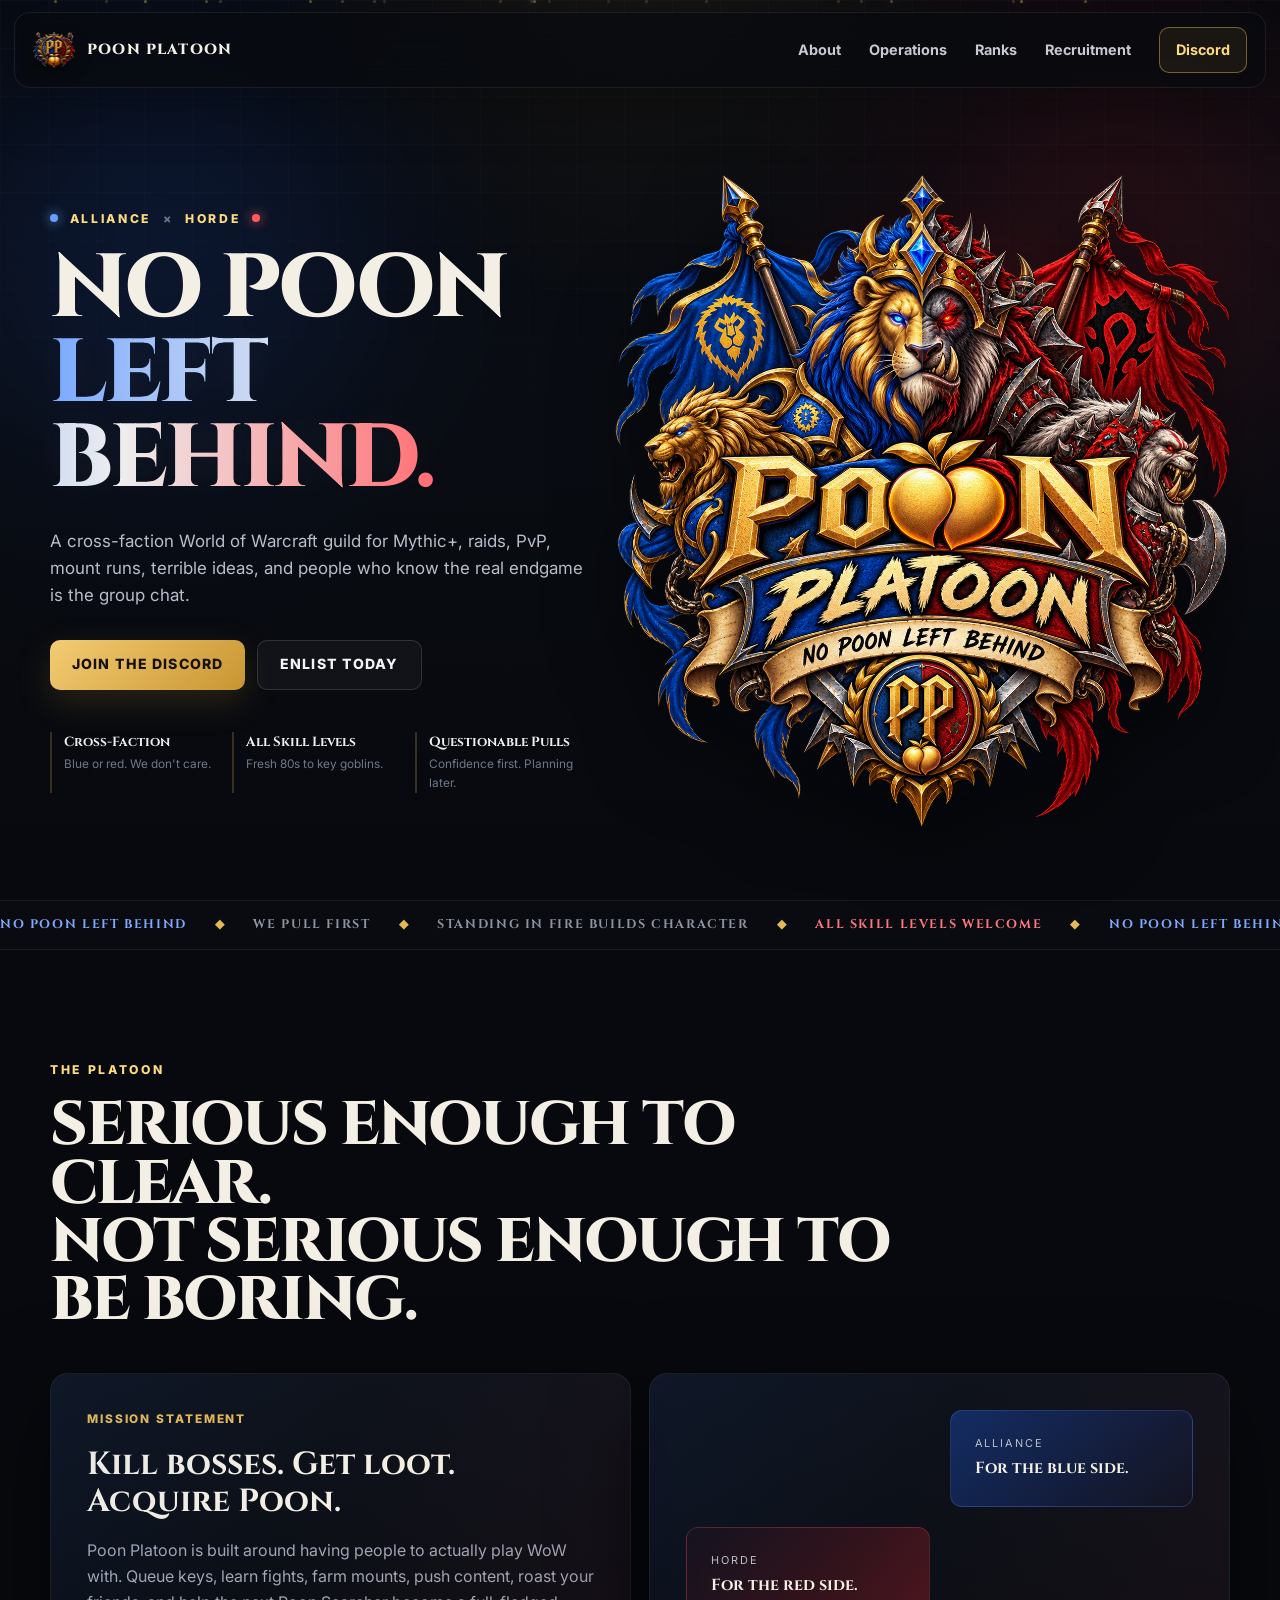
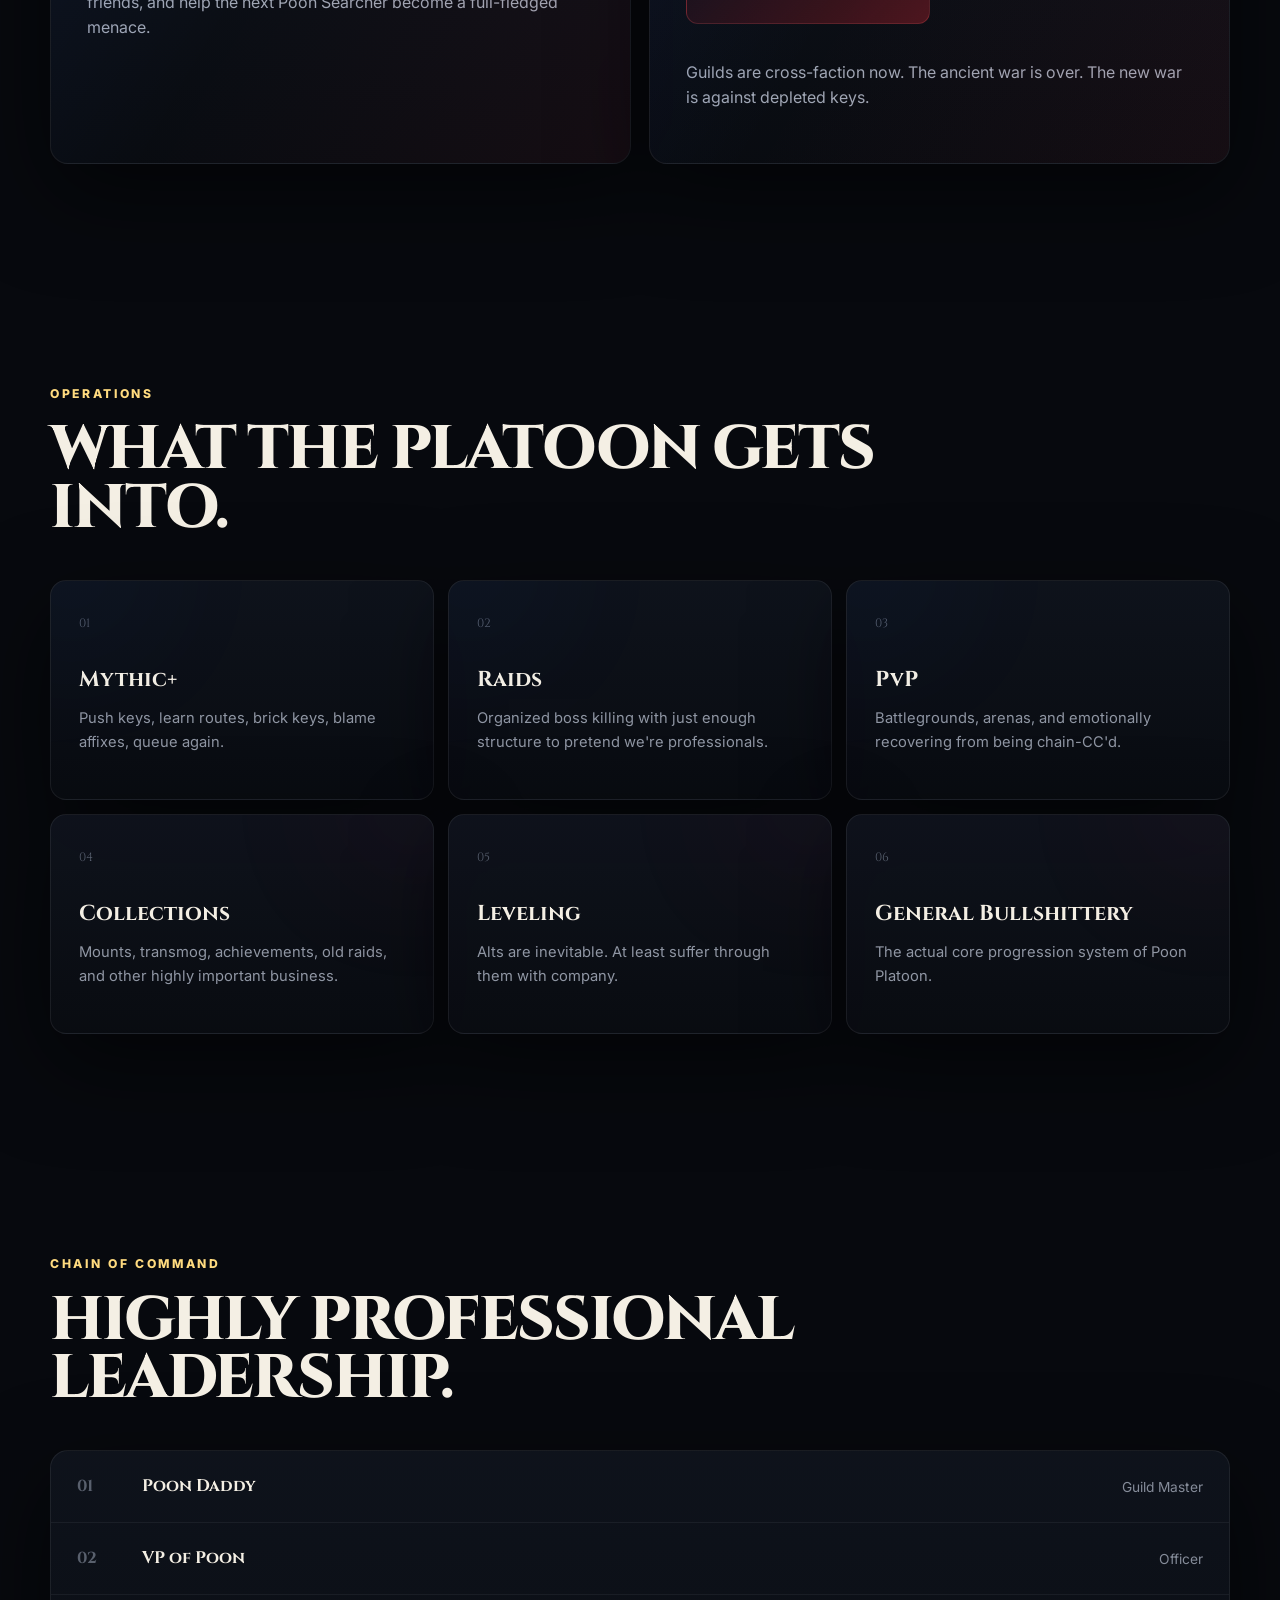
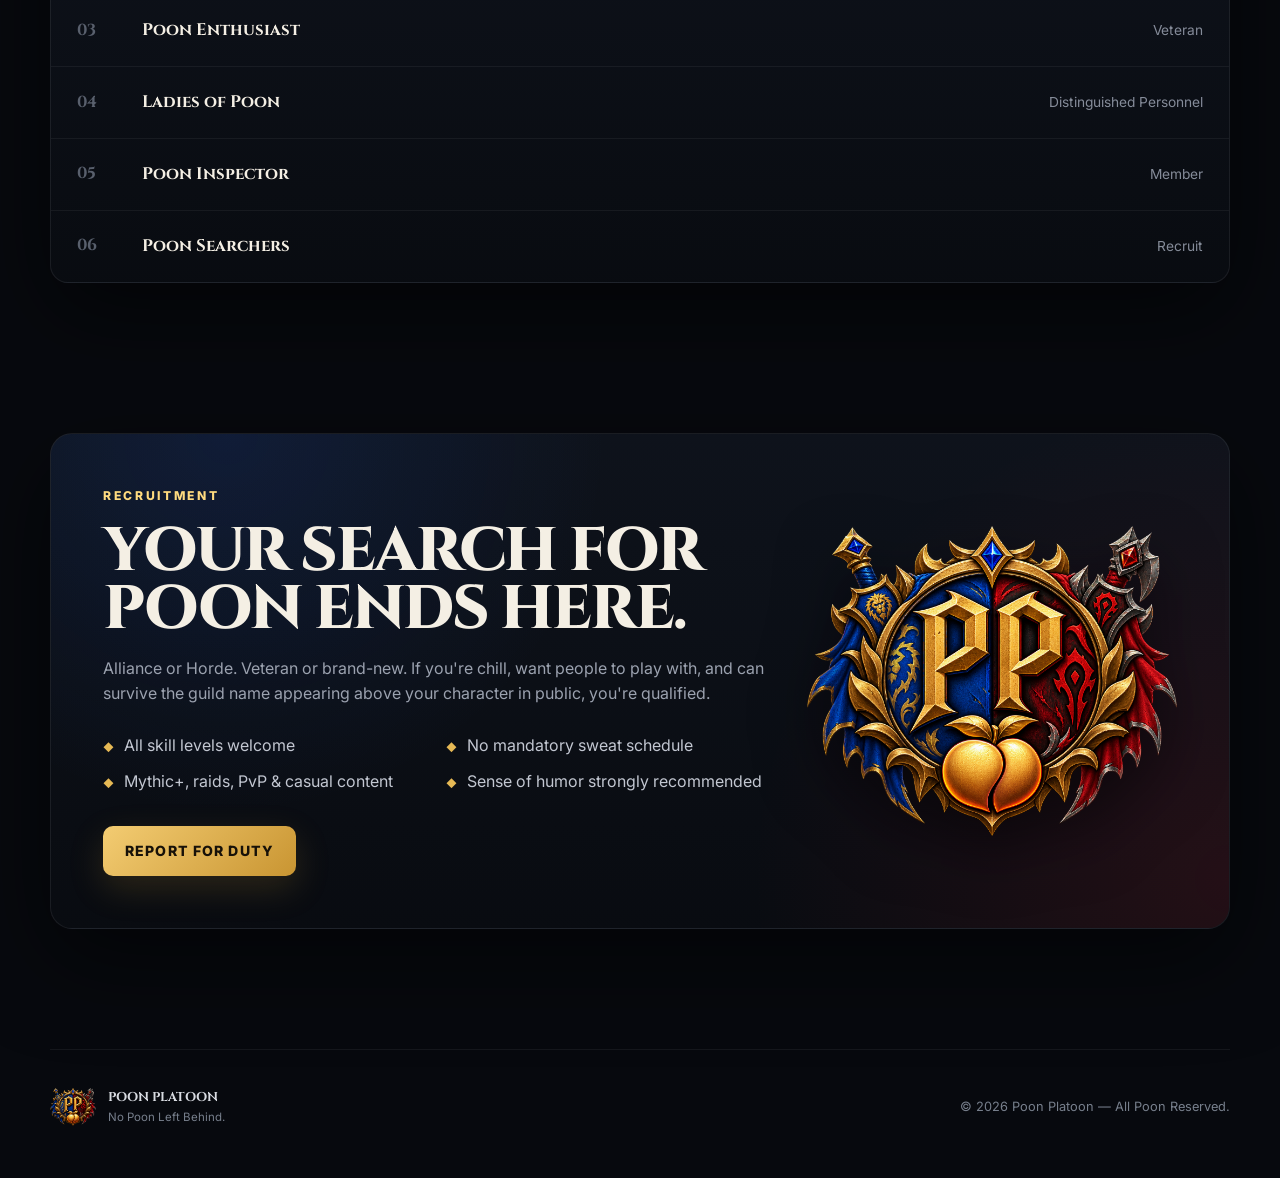
==== poon platoon/index.html @ fa00b536 "Add files via upload" ====
<!doctype html>
<html lang="en">
<head>
  <meta charset="utf-8" />
  <meta name="viewport" content="width=device-width, initial-scale=1" />
  <meta name="theme-color" content="#080a10" />
  <meta name="description" content="Poon Platoon — a cross-faction World of Warcraft guild. No Poon Left Behind." />
  <meta property="og:title" content="Poon Platoon" />
  <meta property="og:description" content="Cross-faction. Questionable pulls. No Poon Left Behind." />
  <meta property="og:type" content="website" />
  <meta property="og:image" content="assets/poon-platoon-logo.png" />
  <title>Poon Platoon | No Poon Left Behind</title>
  <link rel="icon" href="assets/pp-medallion.png" />
  <link rel="preconnect" href="https://fonts.googleapis.com">
  <link rel="preconnect" href="https://fonts.gstatic.com" crossorigin>
  <link href="https://fonts.googleapis.com/css2?family=Cinzel:wght@500;600;700;800&family=Inter:wght@400;500;600;700;800&display=swap" rel="stylesheet">
  <link rel="stylesheet" href="styles.css" />
</head>
<body>
  <div class="page-bg" aria-hidden="true">
    <div class="faction-glow alliance"></div>
    <div class="faction-glow horde"></div>
    <div class="embers" id="embers"></div>
  </div>

  <header class="site-header" id="top">
    <a class="brand" href="#top" aria-label="Poon Platoon home">
      <img src="assets/pp-medallion.png" alt="" />
      <span>POON PLATOON</span>
    </a>
    <button class="nav-toggle" aria-label="Toggle navigation" aria-expanded="false">☰</button>
    <nav class="nav-links" aria-label="Primary navigation">
      <a href="#about">About</a>
      <a href="#activities">Operations</a>
      <a href="#ranks">Ranks</a>
      <a href="#recruitment">Recruitment</a>
      <a class="nav-cta discord-link" href="#" target="_blank" rel="noopener">Discord</a>
    </nav>
  </header>

  <main>
    <section class="hero section-shell">
      <div class="hero-copy reveal">
        <p class="eyebrow"><span class="blue-dot"></span> ALLIANCE <span class="cross">×</span> HORDE <span class="red-dot"></span></p>
        <h1>NO POON<br><span>LEFT BEHIND.</span></h1>
        <p class="hero-lead">A cross-faction World of Warcraft guild for Mythic+, raids, PvP, mount runs, terrible ideas, and people who know the real endgame is the group chat.</p>
        <div class="hero-actions">
          <a class="btn btn-primary discord-link" href="#" target="_blank" rel="noopener">Join the Discord</a>
          <a class="btn btn-secondary" href="#recruitment">Enlist Today</a>
        </div>
        <div class="quick-stats">
          <div><strong>Cross-Faction</strong><span>Blue or red. We don't care.</span></div>
          <div><strong>All Skill Levels</strong><span>Fresh 80s to key goblins.</span></div>
          <div><strong>Questionable Pulls</strong><span>Confidence first. Planning later.</span></div>
        </div>
      </div>
      <div class="hero-art reveal" aria-label="Poon Platoon guild crest">
        <div class="crest-halo"></div>
        <img src="assets/poon-platoon-logo.png" alt="Poon Platoon cross-faction guild crest" />
      </div>
    </section>

    <section class="ticker" aria-label="Guild motto ticker">
      <div class="ticker-track">
        <span>NO POON LEFT BEHIND</span><i>◆</i><span>WE PULL FIRST</span><i>◆</i><span>STANDING IN FIRE BUILDS CHARACTER</span><i>◆</i><span>ALL SKILL LEVELS WELCOME</span><i>◆</i>
        <span>NO POON LEFT BEHIND</span><i>◆</i><span>WE PULL FIRST</span><i>◆</i><span>STANDING IN FIRE BUILDS CHARACTER</span><i>◆</i><span>ALL SKILL LEVELS WELCOME</span><i>◆</i>
      </div>
    </section>

    <section class="section section-shell" id="about">
      <div class="section-heading reveal">
        <p class="eyebrow">THE PLATOON</p>
        <h2>Serious enough to clear.<br>Not serious enough to be boring.</h2>
      </div>
      <div class="about-grid">
        <article class="panel reveal">
          <p class="panel-kicker">Mission Statement</p>
          <h3>Kill bosses. Get loot. Acquire Poon.</h3>
          <p>Poon Platoon is built around having people to actually play WoW with. Queue keys, learn fights, farm mounts, push content, roast your friends, and help the next Poon Searcher become a full-fledged menace.</p>
        </article>
        <article class="panel faction-panel reveal">
          <div class="split-line"></div>
          <div class="faction-half alliance-half">
            <span>Alliance</span>
            <strong>For the blue side.</strong>
          </div>
          <div class="faction-half horde-half">
            <span>Horde</span>
            <strong>For the red side.</strong>
          </div>
          <p>Guilds are cross-faction now. The ancient war is over. The new war is against depleted keys.</p>
        </article>
      </div>
    </section>

    <section class="section section-shell" id="activities">
      <div class="section-heading reveal">
        <p class="eyebrow">OPERATIONS</p>
        <h2>What the Platoon gets into.</h2>
      </div>
      <div class="card-grid">
        <article class="activity-card reveal"><span>01</span><h3>Mythic+</h3><p>Push keys, learn routes, brick keys, blame affixes, queue again.</p></article>
        <article class="activity-card reveal"><span>02</span><h3>Raids</h3><p>Organized boss killing with just enough structure to pretend we're professionals.</p></article>
        <article class="activity-card reveal"><span>03</span><h3>PvP</h3><p>Battlegrounds, arenas, and emotionally recovering from being chain-CC'd.</p></article>
        <article class="activity-card reveal"><span>04</span><h3>Collections</h3><p>Mounts, transmog, achievements, old raids, and other highly important business.</p></article>
        <article class="activity-card reveal"><span>05</span><h3>Leveling</h3><p>Alts are inevitable. At least suffer through them with company.</p></article>
        <article class="activity-card reveal"><span>06</span><h3>General Bullshittery</h3><p>The actual core progression system of Poon Platoon.</p></article>
      </div>
    </section>

    <section class="section section-shell" id="ranks">
      <div class="section-heading reveal">
        <p class="eyebrow">CHAIN OF COMMAND</p>
        <h2>Highly professional leadership.</h2>
      </div>
      <div class="rank-list reveal">
        <div class="rank-row"><b>01</b><strong>Poon Daddy</strong><span>Guild Master</span></div>
        <div class="rank-row"><b>02</b><strong>VP of Poon</strong><span>Officer</span></div>
        <div class="rank-row"><b>03</b><strong>Poon Enthusiast</strong><span>Veteran</span></div>
        <div class="rank-row"><b>04</b><strong>Ladies of Poon</strong><span>Distinguished Personnel</span></div>
        <div class="rank-row"><b>05</b><strong>Poon Inspector</strong><span>Member</span></div>
        <div class="rank-row"><b>06</b><strong>Poon Searchers</strong><span>Recruit</span></div>
      </div>
    </section>

    <section class="section section-shell recruitment" id="recruitment">
      <div class="recruit-card reveal">
        <div class="recruit-copy">
          <p class="eyebrow">RECRUITMENT</p>
          <h2>Your search for Poon ends here.</h2>
          <p>Alliance or Horde. Veteran or brand-new. If you're chill, want people to play with, and can survive the guild name appearing above your character in public, you're qualified.</p>
          <ul>
            <li>All skill levels welcome</li>
            <li>No mandatory sweat schedule</li>
            <li>Mythic+, raids, PvP & casual content</li>
            <li>Sense of humor strongly recommended</li>
          </ul>
          <a class="btn btn-primary discord-link" href="#" target="_blank" rel="noopener">Report for Duty</a>
        </div>
        <img src="assets/pp-medallion.png" alt="Poon Platoon PP medallion" class="recruit-medallion" />
      </div>
    </section>
  </main>

  <footer class="footer section-shell">
    <div class="footer-brand">
      <img src="assets/pp-medallion.png" alt="" />
      <div><strong>POON PLATOON</strong><span>No Poon Left Behind.</span></div>
    </div>
    <p>© <span id="year"></span> Poon Platoon — All Poon Reserved.</p>
  </footer>

  <script src="script.js"></script>
</body>
</html>
---- poon platoon/styles.css ----
:root {
  --bg: #07090e;
  --bg2: #0b0e15;
  --panel: rgba(16, 20, 30, .78);
  --panel-2: rgba(10, 12, 18, .9);
  --text: #f4efe4;
  --muted: #a7adbb;
  --gold: #e6b955;
  --gold2: #ffdb7f;
  --blue: #2268ff;
  --blue2: #65a0ff;
  --red: #e22a34;
  --red2: #ff5a5f;
  --border: rgba(230, 185, 85, .22);
  --shadow: 0 30px 90px rgba(0,0,0,.55);
}
*{box-sizing:border-box}
html{scroll-behavior:smooth}
body{margin:0;background:var(--bg);color:var(--text);font-family:Inter,system-ui,sans-serif;line-height:1.6;overflow-x:hidden}
a{color:inherit;text-decoration:none}
img{max-width:100%;display:block}
button{font:inherit}
.page-bg{position:fixed;inset:0;z-index:-2;overflow:hidden;background:radial-gradient(circle at 50% -10%,rgba(230,185,85,.08),transparent 34%),linear-gradient(180deg,#07090e 0%,#090c12 40%,#07090e 100%)}
.page-bg:after{content:"";position:absolute;inset:0;background-image:linear-gradient(rgba(255,255,255,.018) 1px,transparent 1px),linear-gradient(90deg,rgba(255,255,255,.018) 1px,transparent 1px);background-size:48px 48px;mask-image:linear-gradient(to bottom,black,transparent 76%)}
.faction-glow{position:absolute;width:55vw;height:70vh;top:-8vh;filter:blur(90px);opacity:.18}
.faction-glow.alliance{left:-15vw;background:radial-gradient(circle,var(--blue),transparent 66%)}
.faction-glow.horde{right:-15vw;background:radial-gradient(circle,var(--red),transparent 66%)}
.embers span{position:absolute;width:3px;height:3px;border-radius:50%;background:var(--gold2);opacity:.35;animation:floatUp linear infinite;box-shadow:0 0 12px currentColor}
@keyframes floatUp{from{transform:translateY(110vh) translateX(0)}to{transform:translateY(-20vh) translateX(60px)}}
.section-shell{width:min(1180px,calc(100% - 40px));margin-inline:auto}
.site-header{height:76px;width:min(1280px,calc(100% - 28px));position:sticky;top:12px;margin:12px auto 0;z-index:50;display:flex;align-items:center;justify-content:space-between;padding:0 18px;background:rgba(8,10,15,.72);border:1px solid rgba(255,255,255,.08);backdrop-filter:blur(18px);border-radius:16px;box-shadow:0 18px 55px rgba(0,0,0,.25)}
.brand{display:flex;align-items:center;gap:12px;font-family:Cinzel,serif;font-weight:800;letter-spacing:.08em;font-size:.92rem}
.brand img{width:42px;height:42px;object-fit:contain;filter:drop-shadow(0 6px 8px rgba(0,0,0,.45))}
.nav-links{display:flex;gap:28px;align-items:center;font-size:.9rem;font-weight:700;color:#c7cad2}
.nav-links a:hover{color:#fff}
.nav-cta{padding:10px 16px;border-radius:10px;border:1px solid rgba(230,185,85,.45);color:var(--gold2)!important;background:rgba(230,185,85,.08)}
.nav-toggle{display:none;background:none;border:0;color:#fff;font-size:1.5rem}
.hero{min-height:calc(100vh - 88px);display:grid;grid-template-columns:.93fr 1.07fr;align-items:center;gap:30px;padding:70px 0 56px}
.eyebrow{font-size:.76rem;letter-spacing:.22em;font-weight:800;color:var(--gold2);text-transform:uppercase;margin:0 0 18px}
.blue-dot,.red-dot{width:8px;height:8px;border-radius:50%;display:inline-block;margin:0 6px 1px 0;box-shadow:0 0 12px currentColor}
.blue-dot{background:var(--blue2);color:var(--blue2)}.red-dot{background:var(--red2);color:var(--red2);margin-left:6px}.cross{color:#6c7381;padding:0 6px}
.hero h1,.section-heading h2,.recruit-copy h2{font-family:Cinzel,serif;text-transform:uppercase;line-height:.95;margin:0;font-weight:800;letter-spacing:-.035em}
.hero h1{font-size:clamp(3.4rem,7vw,7.1rem)}
.hero h1 span{background:linear-gradient(90deg,#78a9ff 0%,#eee 48%,#ff6e73 100%);-webkit-background-clip:text;background-clip:text;color:transparent;text-shadow:0 0 40px rgba(255,255,255,.05)}
.hero-lead{max-width:650px;color:#b8beca;font-size:1.06rem;margin:26px 0 30px}
.hero-actions{display:flex;gap:12px;flex-wrap:wrap}
.btn{display:inline-flex;justify-content:center;align-items:center;min-height:50px;padding:0 22px;border-radius:10px;font-size:.88rem;font-weight:800;text-transform:uppercase;letter-spacing:.08em;transition:.2s ease}
.btn:hover{transform:translateY(-2px)}
.btn-primary{background:linear-gradient(135deg,#f3cc72,#c99532);color:#171108;box-shadow:0 12px 35px rgba(207,157,51,.18)}
.btn-secondary{border:1px solid rgba(255,255,255,.13);background:rgba(255,255,255,.035);color:#f2f3f5}
.quick-stats{display:grid;grid-template-columns:repeat(3,1fr);gap:12px;margin-top:42px}
.quick-stats div{border-left:2px solid var(--border);padding-left:12px}.quick-stats strong,.quick-stats span{display:block}.quick-stats strong{font-family:Cinzel,serif;font-size:.83rem;color:#eee}.quick-stats span{color:#707888;font-size:.74rem;margin-top:2px}
.hero-art{position:relative;display:flex;justify-content:center;align-items:center;min-height:650px}
.hero-art img{width:min(760px,115%);position:relative;z-index:2;filter:drop-shadow(0 30px 35px rgba(0,0,0,.55));animation:crestFloat 5s ease-in-out infinite}
@keyframes crestFloat{0%,100%{transform:translateY(0)}50%{transform:translateY(-10px)}}
.crest-halo{position:absolute;width:80%;aspect-ratio:1;border-radius:50%;background:conic-gradient(from 180deg,rgba(34,104,255,.32),rgba(230,185,85,.05),rgba(226,42,52,.32),rgba(230,185,85,.05),rgba(34,104,255,.32));filter:blur(40px);opacity:.7}
.ticker{overflow:hidden;border-top:1px solid rgba(255,255,255,.06);border-bottom:1px solid rgba(255,255,255,.06);background:#090b10;padding:14px 0}
.ticker-track{display:flex;white-space:nowrap;width:max-content;gap:28px;align-items:center;animation:ticker 32s linear infinite;font-family:Cinzel,serif;font-size:.78rem;font-weight:700;letter-spacing:.13em;color:#8e94a0}
.ticker-track i{color:var(--gold);font-style:normal}.ticker-track span:nth-of-type(4n+1){color:#7faaff}.ticker-track span:nth-of-type(4n+4){color:#ff777c}
@keyframes ticker{to{transform:translateX(-50%)}}
.section{padding:110px 0}
.section-heading{margin-bottom:42px;max-width:850px}
.section-heading h2,.recruit-copy h2{font-size:clamp(2.25rem,4.8vw,4.7rem)}
.about-grid{display:grid;grid-template-columns:1fr 1fr;gap:18px}
.panel,.activity-card,.rank-list,.recruit-card{background:linear-gradient(180deg,rgba(16,20,30,.88),rgba(10,12,18,.88));border:1px solid rgba(255,255,255,.07);box-shadow:var(--shadow)}
.panel{border-radius:18px;padding:36px;min-height:310px;position:relative;overflow:hidden}
.panel:before{content:"";position:absolute;inset:0;background:linear-gradient(120deg,rgba(34,104,255,.06),transparent 40%,rgba(226,42,52,.06));pointer-events:none}
.panel-kicker{margin:0;color:var(--gold);font-size:.74rem;text-transform:uppercase;letter-spacing:.16em;font-weight:800}.panel h3{font-family:Cinzel,serif;font-size:2rem;line-height:1.15;margin:18px 0}.panel p:last-child{color:#9fa6b4;max-width:600px}
.faction-panel{display:grid;grid-template-columns:1fr 1fr;align-content:start;gap:20px}.faction-panel>p{grid-column:1/-1}.faction-half{padding:24px;border-radius:12px;position:relative;overflow:hidden}.faction-half span,.faction-half strong{display:block}.faction-half span{text-transform:uppercase;letter-spacing:.18em;font-size:.68rem;color:#b9bfca}.faction-half strong{font-family:Cinzel,serif;margin-top:4px}.alliance-half{background:linear-gradient(135deg,rgba(34,104,255,.32),rgba(34,104,255,.03));border:1px solid rgba(89,143,255,.25)}.horde-half{background:linear-gradient(135deg,rgba(226,42,52,.03),rgba(226,42,52,.3));border:1px solid rgba(255,90,95,.23)}
.card-grid{display:grid;grid-template-columns:repeat(3,1fr);gap:14px}.activity-card{padding:28px;border-radius:16px;min-height:220px;transition:.25s ease;position:relative;overflow:hidden}.activity-card:hover{transform:translateY(-5px);border-color:rgba(230,185,85,.24)}.activity-card span{font-family:Cinzel,serif;color:#565e6d;font-size:.76rem}.activity-card h3{font-family:Cinzel,serif;font-size:1.35rem;margin:28px 0 10px}.activity-card p{color:#8f96a3;font-size:.92rem;margin:0}.activity-card:nth-child(-n+3):before{content:"";position:absolute;width:160px;height:160px;border-radius:50%;background:var(--blue);filter:blur(80px);opacity:.06;top:-90px;left:-60px}.activity-card:nth-child(n+4):before{content:"";position:absolute;width:160px;height:160px;border-radius:50%;background:var(--red);filter:blur(80px);opacity:.06;top:-90px;right:-60px}
.rank-list{border-radius:18px;overflow:hidden}.rank-row{display:grid;grid-template-columns:65px 1fr auto;align-items:center;padding:22px 26px;border-bottom:1px solid rgba(255,255,255,.055)}.rank-row:last-child{border-bottom:0}.rank-row b{font-family:Cinzel,serif;color:#59606d}.rank-row strong{font-family:Cinzel,serif;font-size:1.05rem}.rank-row span{color:#858c99;font-size:.86rem}.rank-row:hover{background:linear-gradient(90deg,rgba(34,104,255,.05),rgba(230,185,85,.035),rgba(226,42,52,.05))}
.recruitment{padding-top:40px;padding-bottom:120px}.recruit-card{border-radius:22px;padding:52px;display:grid;grid-template-columns:1fr 370px;align-items:center;gap:40px;overflow:hidden;position:relative}.recruit-card:before{content:"";position:absolute;inset:0;background:radial-gradient(circle at 15% 0%,rgba(34,104,255,.12),transparent 34%),radial-gradient(circle at 100% 90%,rgba(226,42,52,.12),transparent 38%);pointer-events:none}.recruit-copy{position:relative;z-index:2}.recruit-copy p:not(.eyebrow){color:#9ba2af;max-width:700px}.recruit-copy ul{list-style:none;padding:0;margin:26px 0 32px;display:grid;grid-template-columns:1fr 1fr;gap:10px 22px;color:#c2c7d1}.recruit-copy li:before{content:"◆";color:var(--gold);font-size:.65rem;margin-right:10px}.recruit-medallion{width:100%;position:relative;z-index:2;filter:drop-shadow(0 25px 30px rgba(0,0,0,.5))}
.footer{padding:34px 0 48px;border-top:1px solid rgba(255,255,255,.06);display:flex;justify-content:space-between;align-items:center;gap:20px;color:#777f8c;font-size:.8rem}.footer-brand{display:flex;gap:12px;align-items:center}.footer-brand img{width:46px;height:46px;object-fit:contain}.footer-brand strong,.footer-brand span{display:block}.footer-brand strong{font-family:Cinzel,serif;color:#d9dce2}.footer-brand span{font-size:.72rem}
.reveal{opacity:0;transform:translateY(18px);transition:opacity .7s ease,transform .7s ease}.reveal.visible{opacity:1;transform:none}
@media(max-width:980px){.hero{grid-template-columns:1fr;padding-top:70px}.hero-copy{text-align:center}.hero-lead{margin-inline:auto}.hero-actions{justify-content:center}.hero-art{min-height:auto;order:-1}.hero-art img{width:min(640px,88vw)}.quick-stats{text-align:left}.about-grid{grid-template-columns:1fr}.card-grid{grid-template-columns:repeat(2,1fr)}.recruit-card{grid-template-columns:1fr 260px}.nav-links{gap:16px}}
@media(max-width:760px){.site-header{height:66px;top:7px}.brand span{font-size:.75rem}.nav-toggle{display:block}.nav-links{position:absolute;left:0;right:0;top:74px;display:none;flex-direction:column;align-items:stretch;background:rgba(8,10,15,.96);border:1px solid rgba(255,255,255,.08);border-radius:14px;padding:16px}.nav-links.open{display:flex}.nav-links a{padding:8px 6px}.hero{min-height:auto;padding:48px 0}.hero h1{font-size:clamp(3rem,15vw,5rem)}.hero-art img{width:100%}.quick-stats{grid-template-columns:1fr}.section{padding:82px 0}.card-grid{grid-template-columns:1fr}.faction-panel{grid-template-columns:1fr}.rank-row{grid-template-columns:44px 1fr}.rank-row span{grid-column:2;margin-top:3px}.recruit-card{grid-template-columns:1fr;padding:30px}.recruit-medallion{width:min(300px,80%);margin:auto}.recruit-copy ul{grid-template-columns:1fr}.footer{flex-direction:column;text-align:center}.section-shell{width:min(100% - 24px,1180px)}}
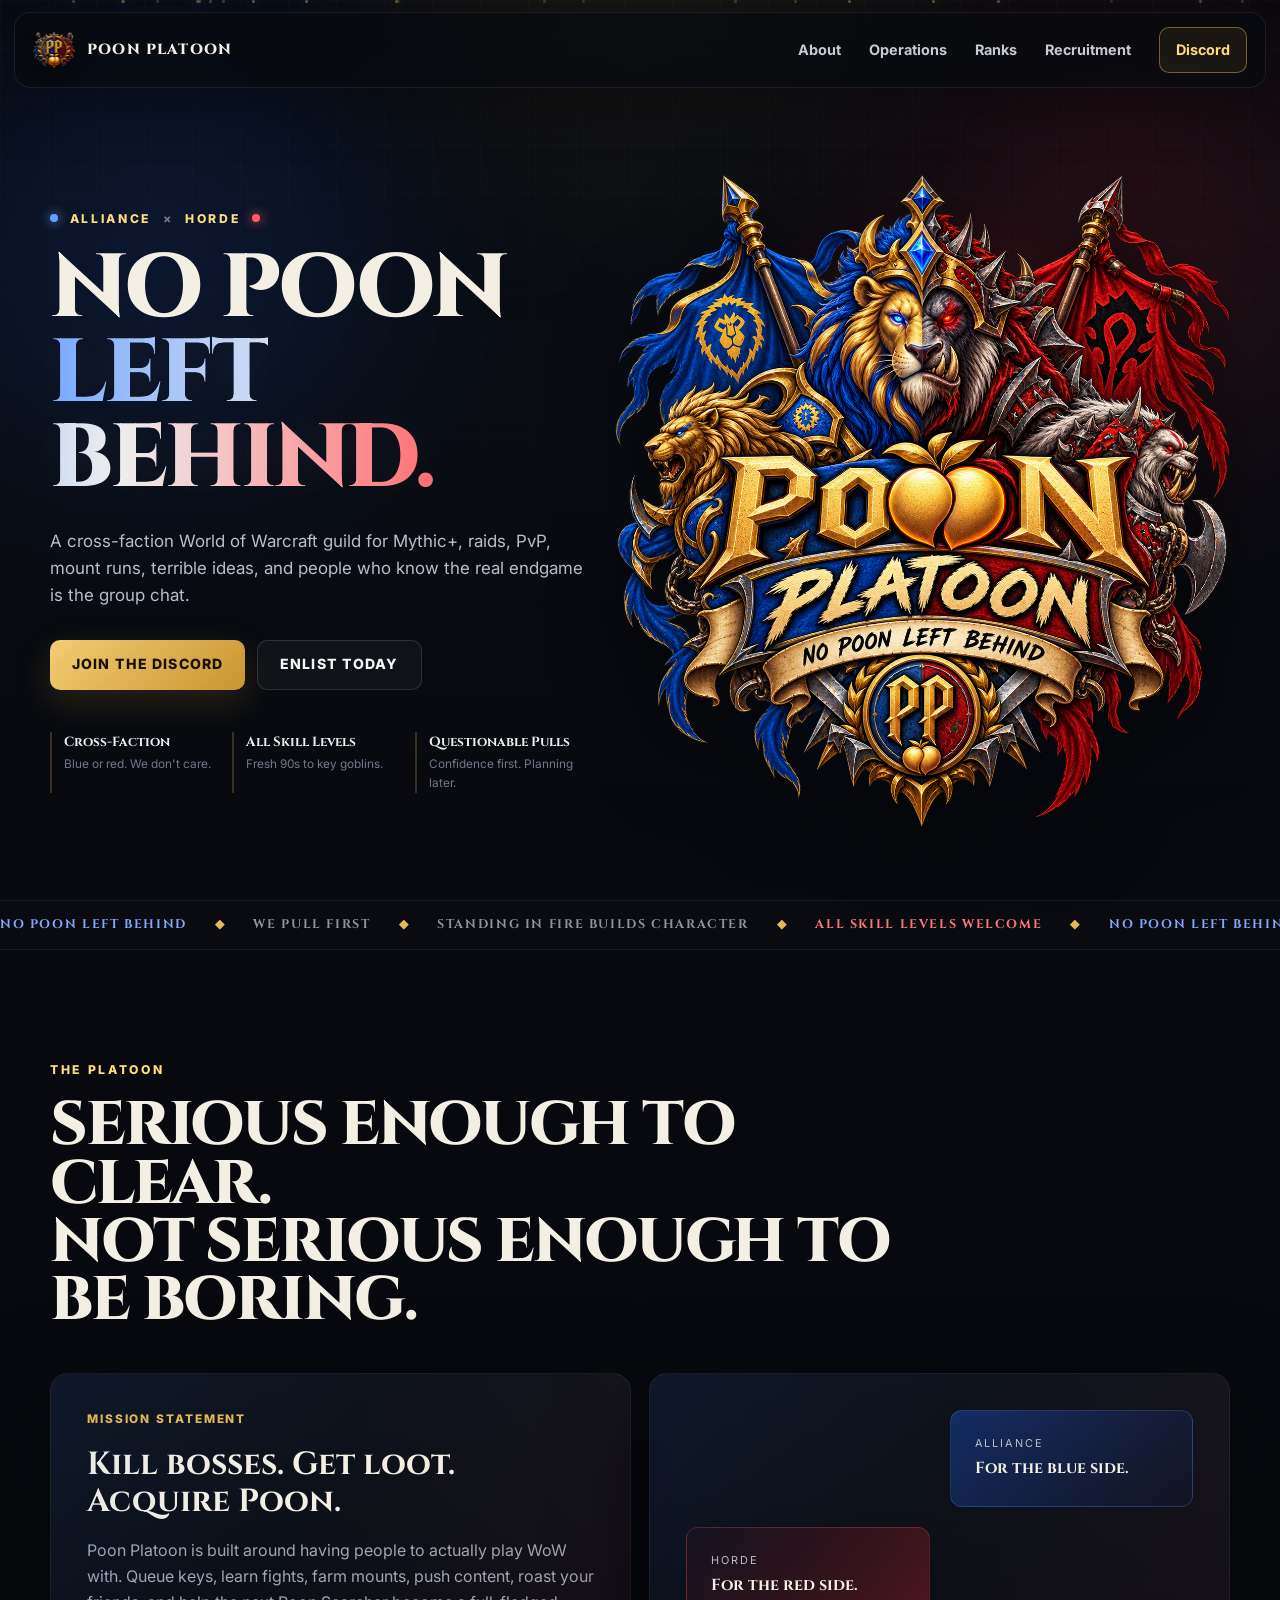
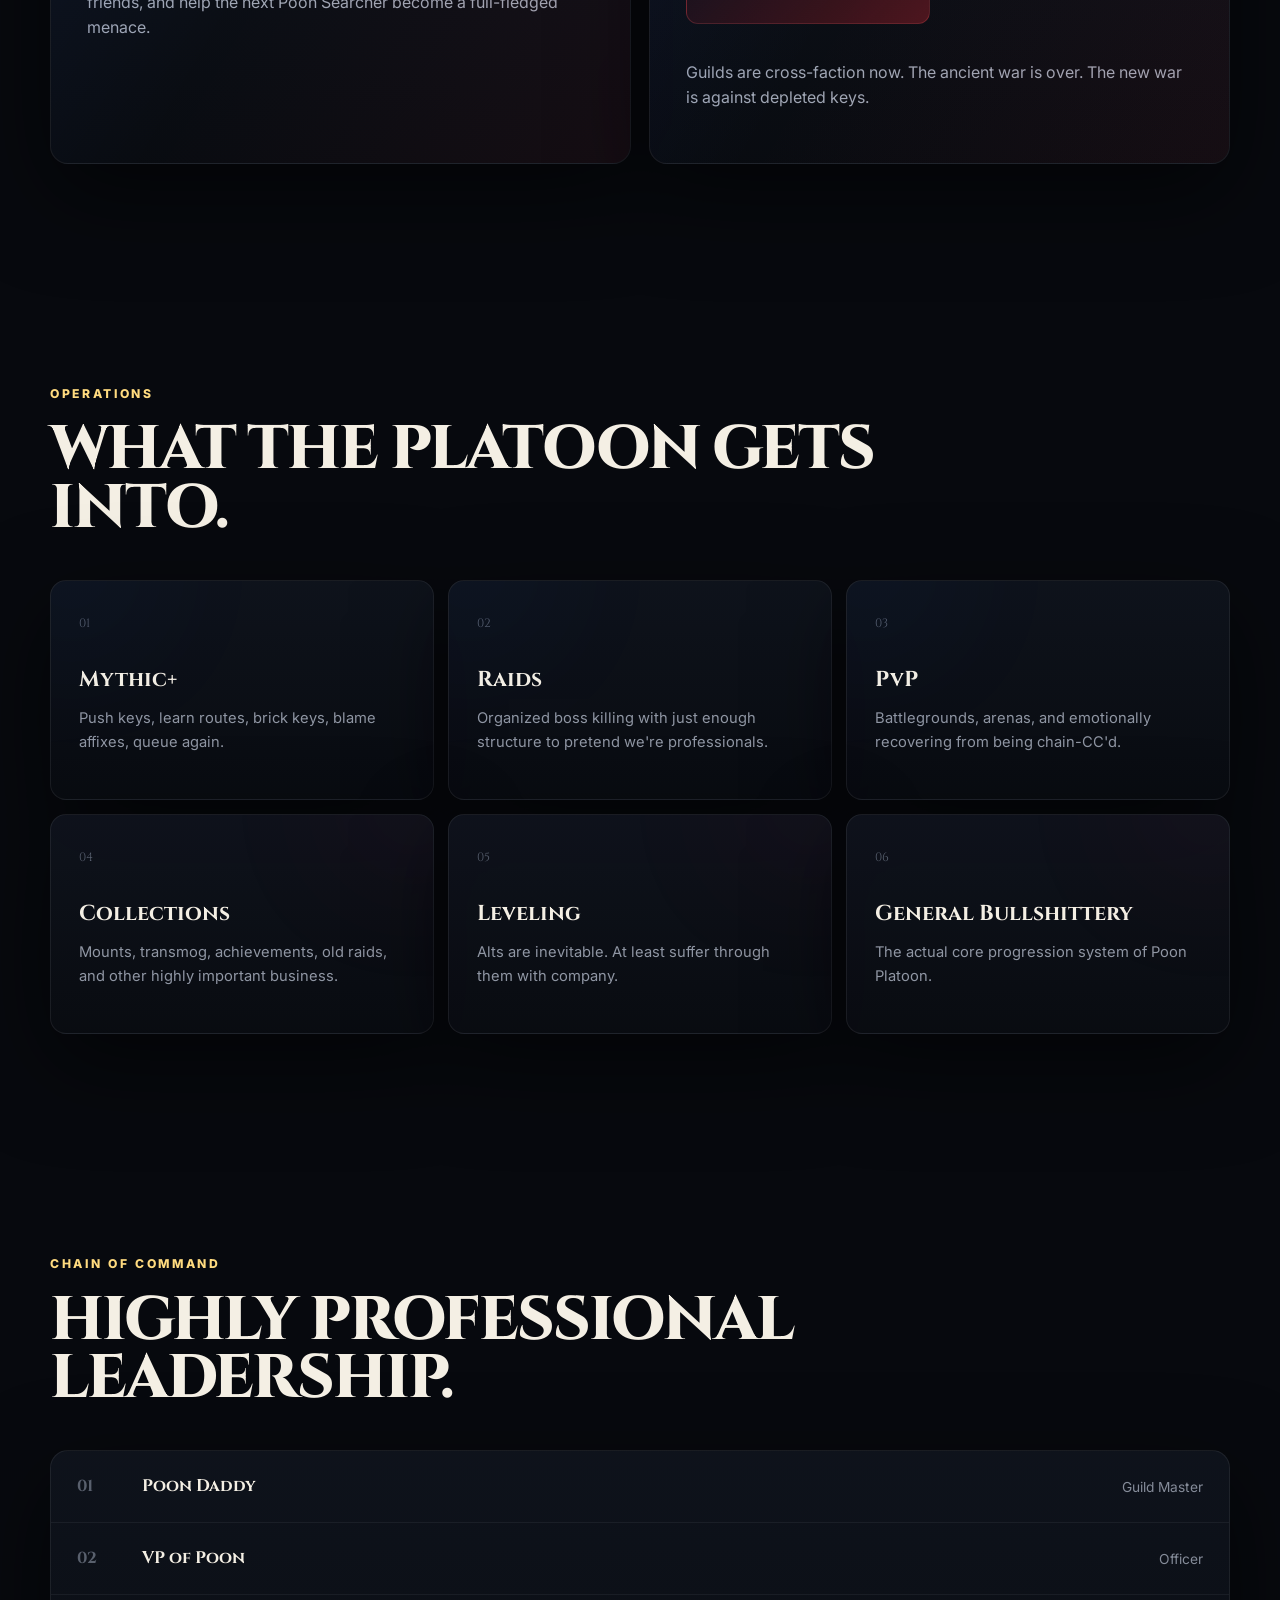
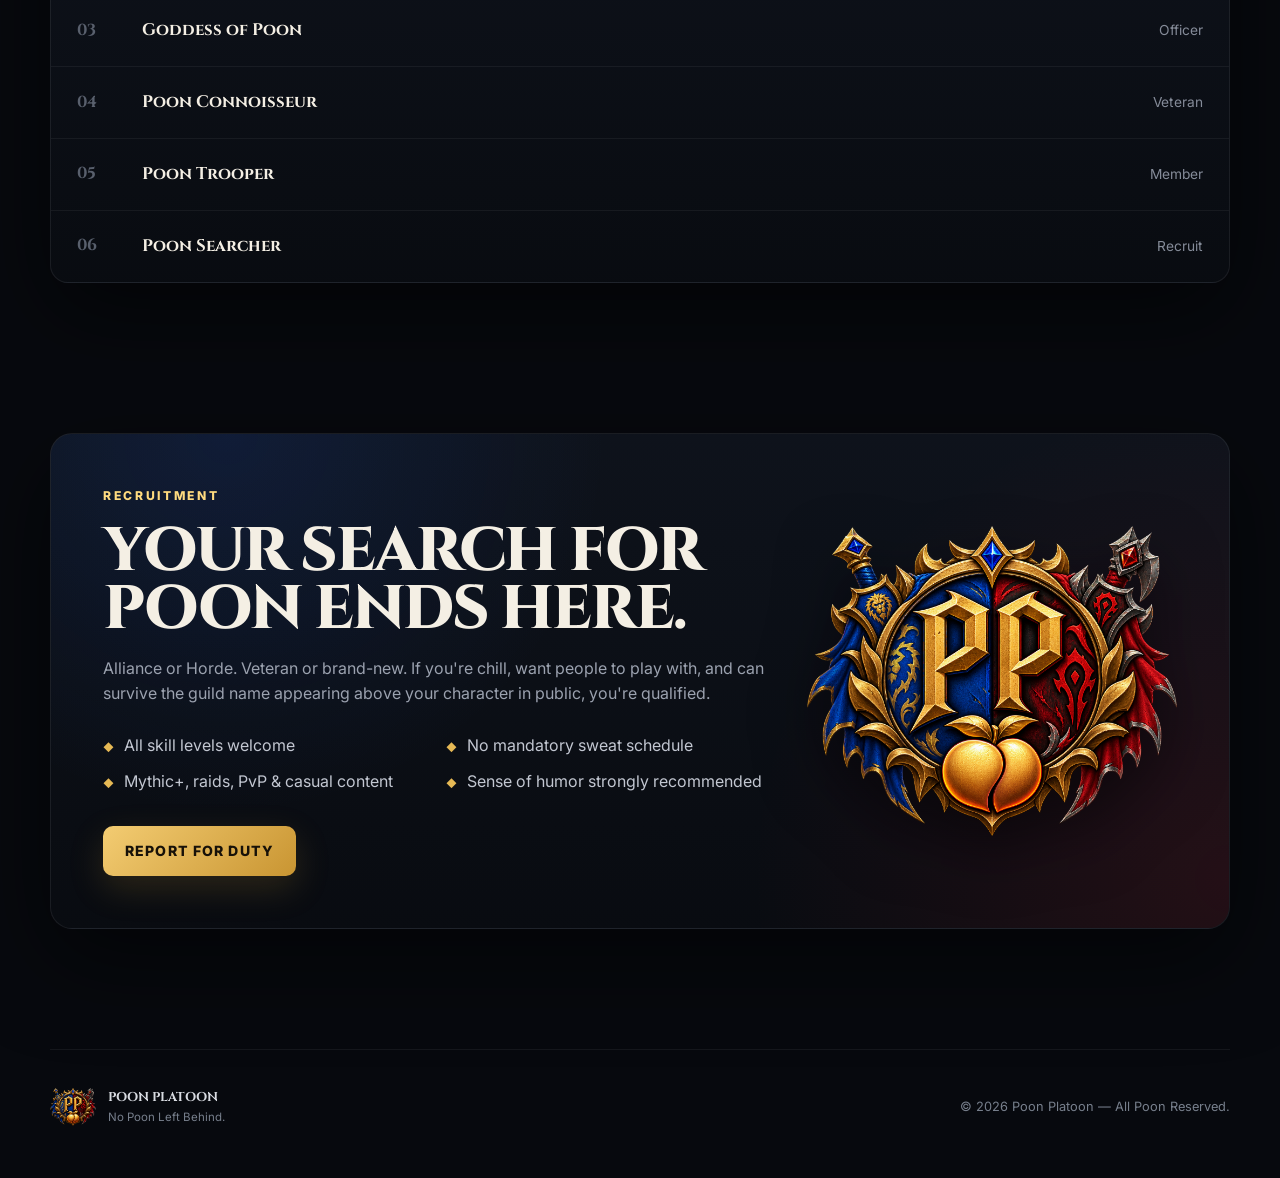
==== commit fe9cf1dd: "Add files via upload" ====
--- a/poon platoon/index.html
+++ b/poon platoon/index.html
@@ -50,7 +50,7 @@
         </div>
         <div class="quick-stats">
           <div><strong>Cross-Faction</strong><span>Blue or red. We don't care.</span></div>
-          <div><strong>All Skill Levels</strong><span>Fresh 80s to key goblins.</span></div>
+          <div><strong>All Skill Levels</strong><span>Fresh 90s to key goblins.</span></div>
           <div><strong>Questionable Pulls</strong><span>Confidence first. Planning later.</span></div>
         </div>
       </div>
@@ -116,10 +116,10 @@
       <div class="rank-list reveal">
         <div class="rank-row"><b>01</b><strong>Poon Daddy</strong><span>Guild Master</span></div>
         <div class="rank-row"><b>02</b><strong>VP of Poon</strong><span>Officer</span></div>
-        <div class="rank-row"><b>03</b><strong>Poon Enthusiast</strong><span>Veteran</span></div>
-        <div class="rank-row"><b>04</b><strong>Ladies of Poon</strong><span>Distinguished Personnel</span></div>
-        <div class="rank-row"><b>05</b><strong>Poon Inspector</strong><span>Member</span></div>
-        <div class="rank-row"><b>06</b><strong>Poon Searchers</strong><span>Recruit</span></div>
+        <div class="rank-row"><b>03</b><strong>Goddess of Poon</strong><span>Officer</span></div>
+        <div class="rank-row"><b>04</b><strong>Poon Connoisseur</strong><span>Veteran</span></div>
+        <div class="rank-row"><b>05</b><strong>Poon Trooper</strong><span>Member</span></div>
+        <div class="rank-row"><b>06</b><strong>Poon Searcher</strong><span>Recruit</span></div>
       </div>
     </section>
 
